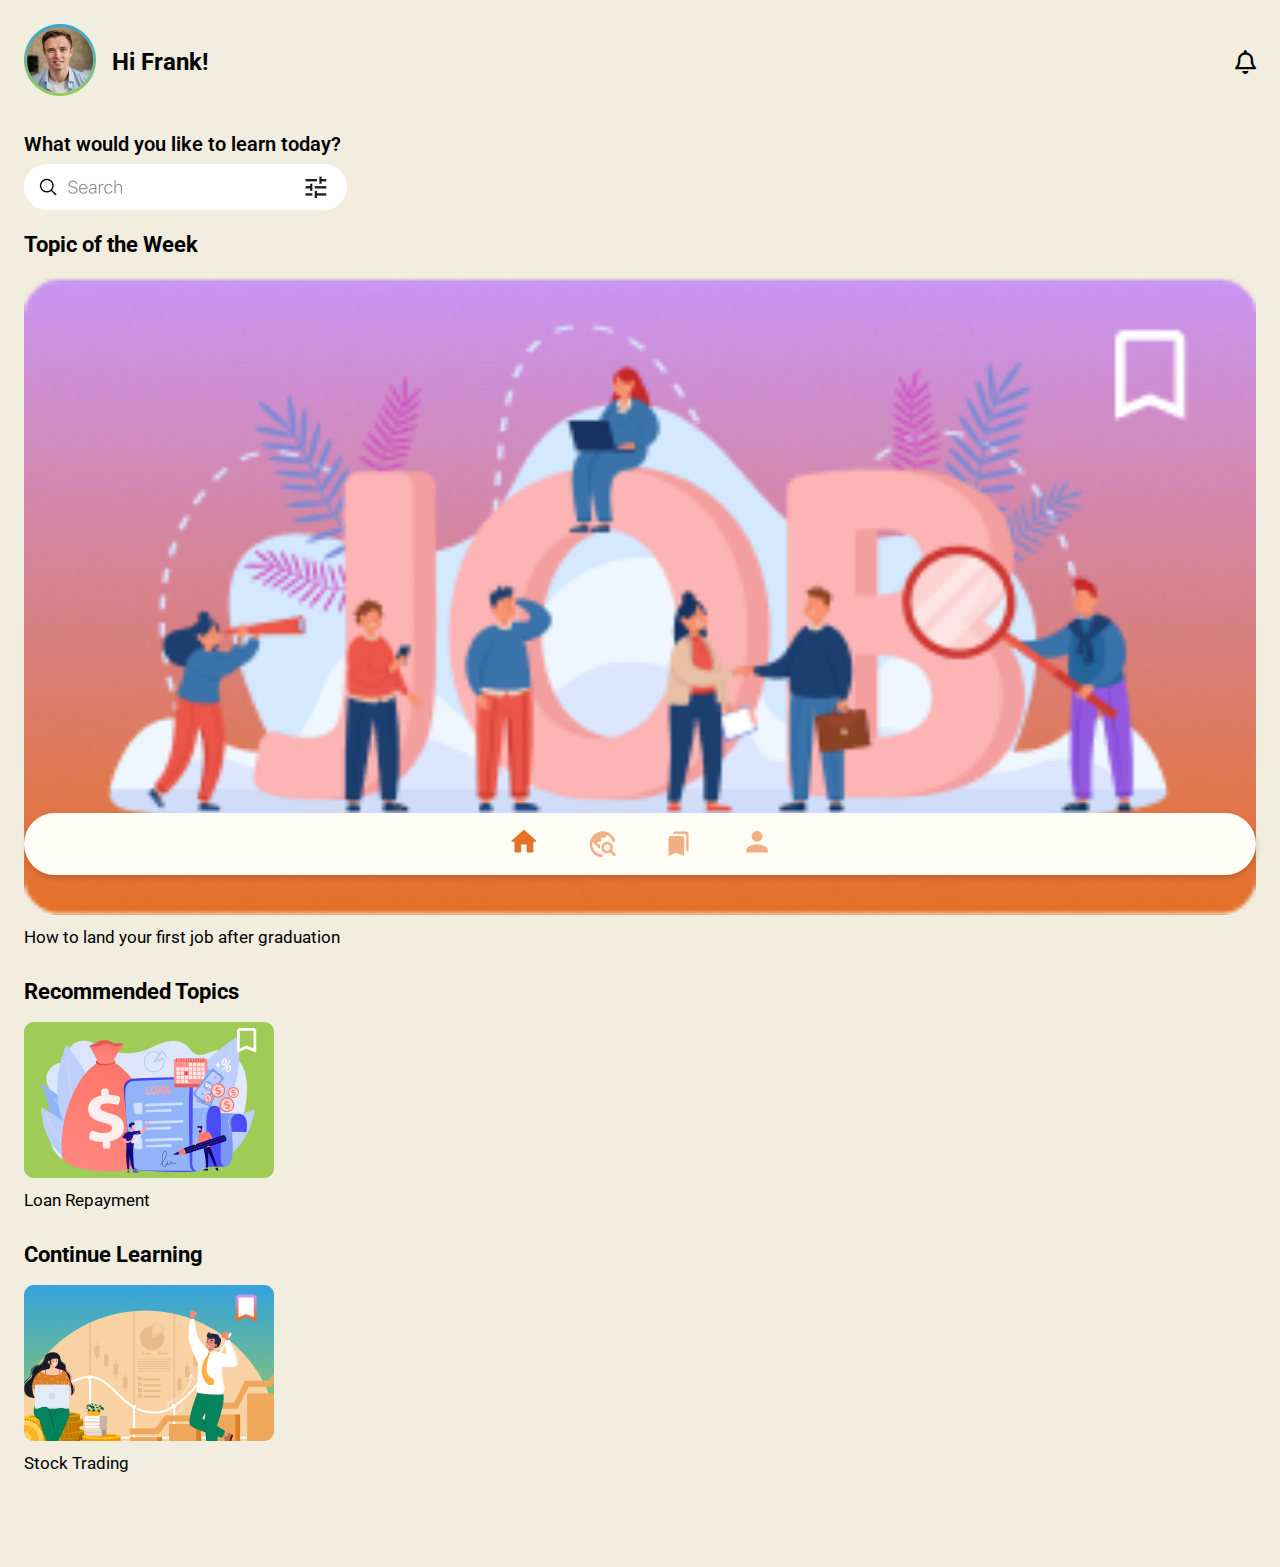
==== home.html @ 87231053 "Add assets and pages" ====
<!DOCTYPE html>
<html lang="en">

<head>
    <meta charset="UTF-8">
    <meta name="viewport" content="width=device-width, initial-scale=1.0">
    <link rel="stylesheet" href="https://fonts.googleapis.com/css2?family=Archivo:wght@700&family=Roboto&display=swap">
    <link rel="stylesheet" href="https://cdnjs.cloudflare.com/ajax/libs/font-awesome/6.5.1/css/all.min.css">
    <link rel="stylesheet" href="style.css">
    <title>LifeBeyondCampus</title>
</head>

<body id="home">
    <header class="home">
        <div class="wrap">
            <a><img src="assets/profile.png" alt="Profile Picure"></a>
            <h1>Hi Frank!</h1>
        </div>
        <i class="fa-regular fa-bell"></i>
    </header>
    <div class="search">
        <p>What would you like to learn today?</p>
        <img src="assets/search.png" alt="Search Bar">
    </div>
    <section class="topic">
        <h2>Topic of the Week</h2>
        <article><a href="*">
                <img src="assets/topic.png"
                    alt="Cartoon of people searching around a large statue of the work JOB">
                <p>How to land your first job after graduation</p>
            </a>
        </article>
    </section>
    <section class="recommended">
        <h2>Recommended Topics</h2>
        <article><a href="article.html">
                <img src="assets/loan.png" alt="Cartoon of money, loans, and a calendar">
                <p>Loan Repayment</p>
            </a>
        </article>
    </section>
    <section class="continue">
        <h2>Continue Learning</h2>
        <article>
            <a href="*">
                <img src="assets/continue1.png" alt="*">
                <p>Stock Trading</p>
            </a>
        </article>
    </section>
    <nav>
        <ul>
            <li><a href="home.html"><img src="assets/home.svg" alt="home"></a></li>
            <li><a href="*"><img src="assets/search.svg" alt="search"></a></li>
            <li><a href="*"><img src="assets/saved.svg" alt="saved"></a></li>
            <li><a href="*"><img src="assets/profile.svg" alt="profile"></a></li>
        </ul>
    </nav>
</body>

</html>
---- style.css ----
html {
    height: 100%;
}

body {
    height: 100%;
}

#splash {
    background-color: #F1EDDF;
}

#splash img {
    width: 343px;
    position: absolute;
    top: 50%;
    left: 50%;
    transform: translate(-50%, -75%);
}

#onboarding1 {
    background-image: linear-gradient(#C994F2, #E57027);
    text-align: center;
}

.onboarding1 {
    height: 100%;
    text-align: center;
    font-family: 'Roboto', 'Arial', sans-serif;
}

.onboarding1 h1 {
    font-family: 'Archivo', 'Arial', sans-serif;
    font-weight: bold;
    color: white;
    padding-top: 25%;
    font-size: 42px;
}

.onboarding1 img {
    width: 359px;
}

.onboarding1 p {
    color: white;
    font-size: 18px;
}

.next {
    display: block;
    background-color: white;
    color: #E57027;
    padding: 1rem 5rem;
    border-radius: 4rem;
    margin: 4rem 0 1.5rem 0;
    text-decoration: none;
}

a.next:link {
    color: #E57027;
}

a.next:visited {
    color: #E57027;
}

.skip {
    color: white;
    padding: 1rem 5rem;
}

#home {
    background-color: #F1EDDF;
    font-family: 'Roboto', 'Arial', sans-serif;
    padding: 0 1rem;
}

header.home {
    display:flex;
    align-items: center;
    justify-content: space-between;
    padding-top: 1rem;
}

.wrap {
    display:flex;
    align-items: center;
}

header.home a{
    margin-right: 1rem;
}

header.home h1 {
    font-size: 24px;
}

header.home i{
    font-size: 1.5rem;
}

#home .search p {
    font-size: 20px;
    margin: 2rem 0 .5rem 0;
    font-weight: 600;
}

h2 {
    font-size: 22px;
}

.topic img {
width: 100%;
}

#home p {
    margin:0;
    font-size: 17px;
}

article a{
    text-decoration: none;
}

article a:link {
    color: black;
}

article a:visited {
    color: black;
}

section {
    margin-bottom: 2rem;
}

section img {
    margin-bottom: .5rem;
}

nav {
    /* padding: .25rem .5rem; */
    background-color: #FFFDF5;
    position: sticky;
    bottom: 25px;
    /* left: 75%; */
    transform: translate(0%, 0%);
    border-radius: 2rem;
    padding-top: .25rem;
    box-shadow: 1px 3px 5px rgba(0,0,0, .15);
}

ul {
    list-style: none;
    display: flex;
    flex-flow: row;
    justify-content: center;
    padding-inline-start: 0;
    margin: 0;
    font-size: 36px;
}

nav li {
    margin: .5rem 1.5rem;
}

#article {
    background-color: #F1EDDF;
    font-family: 'Roboto', 'Arial', sans-serif;
    padding: 0 1rem;
}

.back {
    padding-top: 1rem;
}

#article h1 {
    font-family: 'Archivo', 'Arial', sans-serif;
    font-weight: bold;
    margin-bottom: .25rem;
}

#article p {
    margin: 0;
}

.time {
    font-size: 12px;
    color: #676767;
    padding-bottom: .25rem;
}

header.article a:link {
    color: black;
}

header.article a:visited {
    color: black;
}

.author {
    padding-bottom: .25rem;
}

.links {
    display: flex;
    text-align: center;
}

.links a {
    text-decoration: none;
    margin: 1rem 1rem 1rem 0;
}

h3 {
    font-size: 18px;
    font-weight: bold;
}

h4 {
    margin-bottom: .25rem;
}

#article main p {
    font-size: 14px;
}
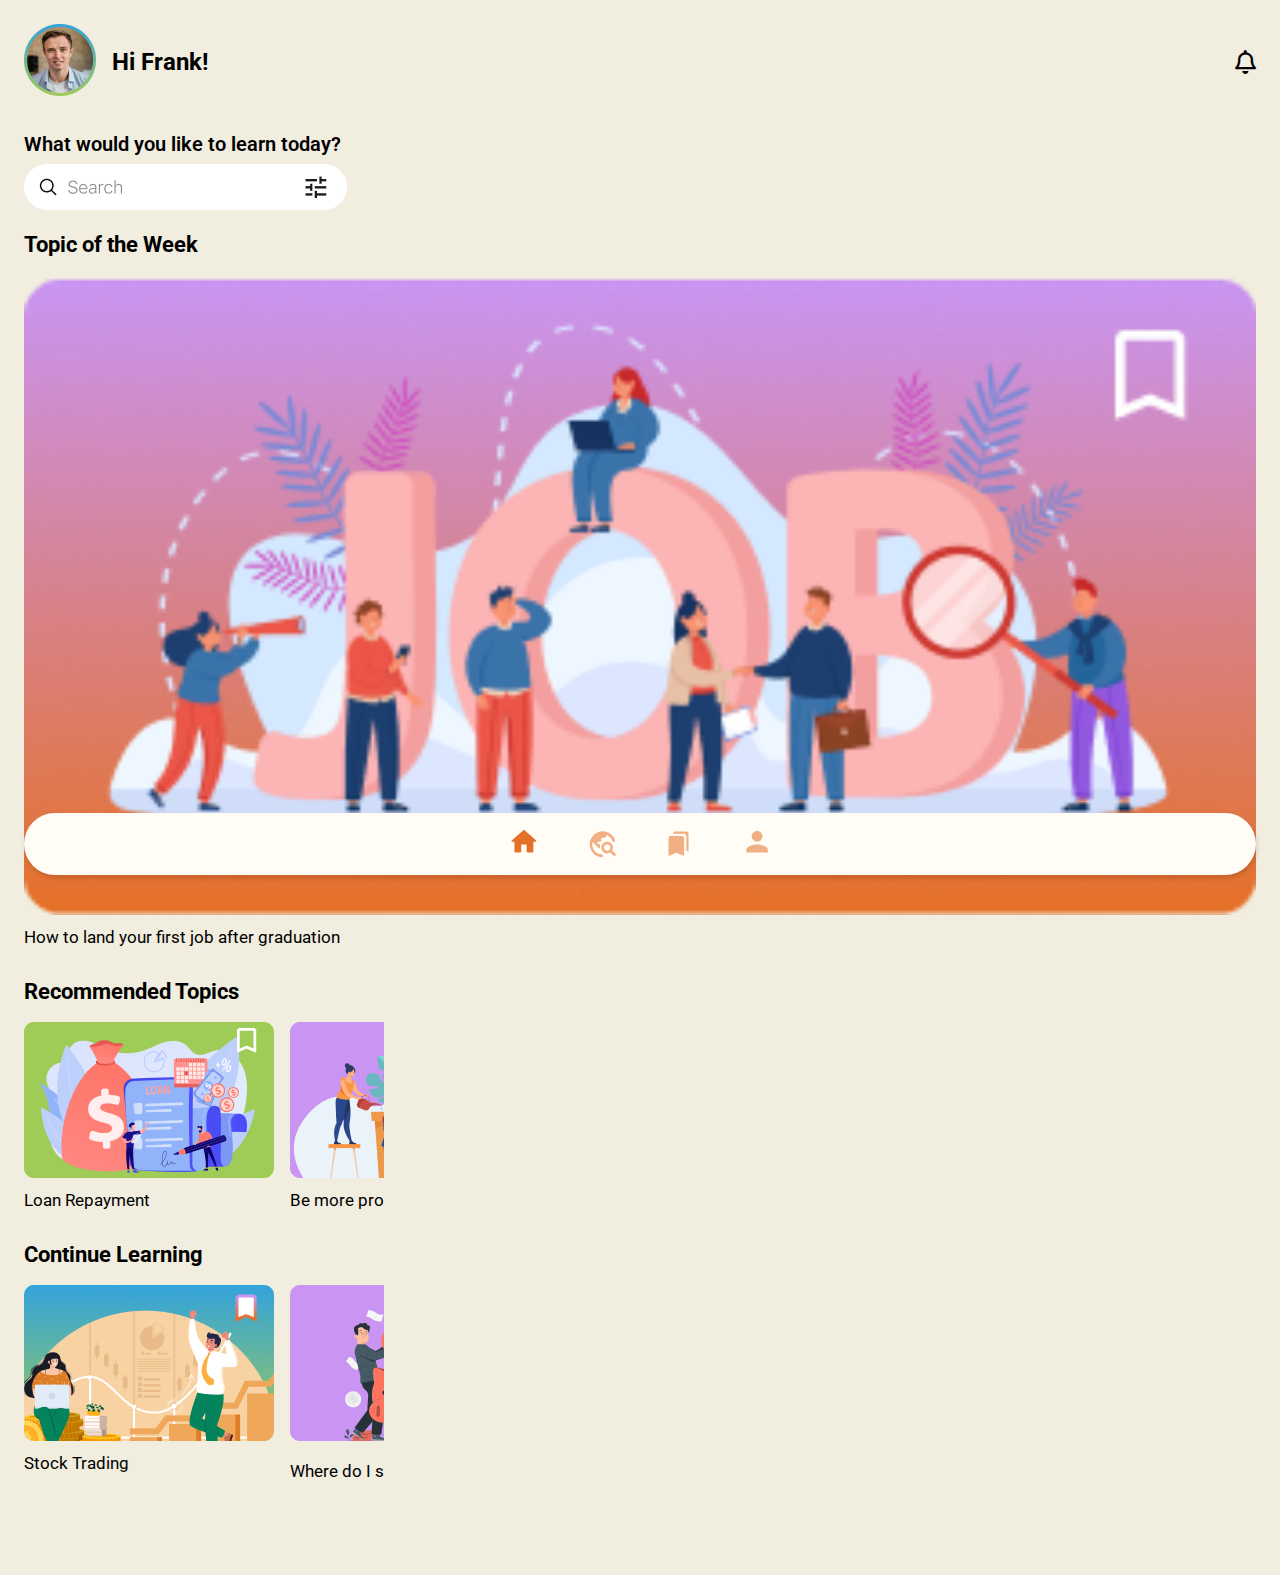
==== commit 128917a8: "Add more articles" ====
--- a/home.html
+++ b/home.html
@@ -25,28 +25,42 @@
     <section class="topic">
         <h2>Topic of the Week</h2>
         <article><a href="*">
-                <img src="assets/topic.png"
-                    alt="Cartoon of people searching around a large statue of the work JOB">
+                <img src="assets/topic.png" alt="Cartoon of people searching around a large statue of the work JOB">
                 <p>How to land your first job after graduation</p>
             </a>
         </article>
     </section>
     <section class="recommended">
         <h2>Recommended Topics</h2>
-        <article><a href="article.html">
-                <img src="assets/loan.png" alt="Cartoon of money, loans, and a calendar">
-                <p>Loan Repayment</p>
-            </a>
-        </article>
+        <div class="container">
+            <article><a href="article.html">
+                    <img src="assets/loan.png" alt="Cartoon of money, loans, and a calendar">
+                    <p>Loan Repayment</p>
+                </a>
+            </article>
+            <article><a href="article.html">
+                <img src="assets/recommended1.png" alt="Cartoons interacting with a giant plant that has a lightbulb coming out of it">
+                <p>Be more productive</p>
+                </a>
+            </article>
+        </div>
     </section>
     <section class="continue">
         <h2>Continue Learning</h2>
+        <div class="container">
         <article>
             <a href="*">
-                <img src="assets/continue1.png" alt="*">
+                <img src="assets/continue1.png" alt="Cartoons investing on a roller coaster">
                 <p>Stock Trading</p>
             </a>
         </article>
+        <article>
+            <a href="*">
+                <img src="assets/continue2.png" alt="Cartoon putting money in a ginat piggy bank">
+                <p>Where do I start?</p>
+            </a>
+        </article>
+    </div>
     </section>
     <nav>
         <ul>
--- a/style.css
+++ b/style.css
@@ -223,4 +223,14 @@
 
 #article main p {
     font-size: 14px;
+}
+
+.container {
+    display: flex;
+    width: 360px;
+    overflow: hidden;
+}
+
+.container article {
+    padding-right: 1rem;
 }